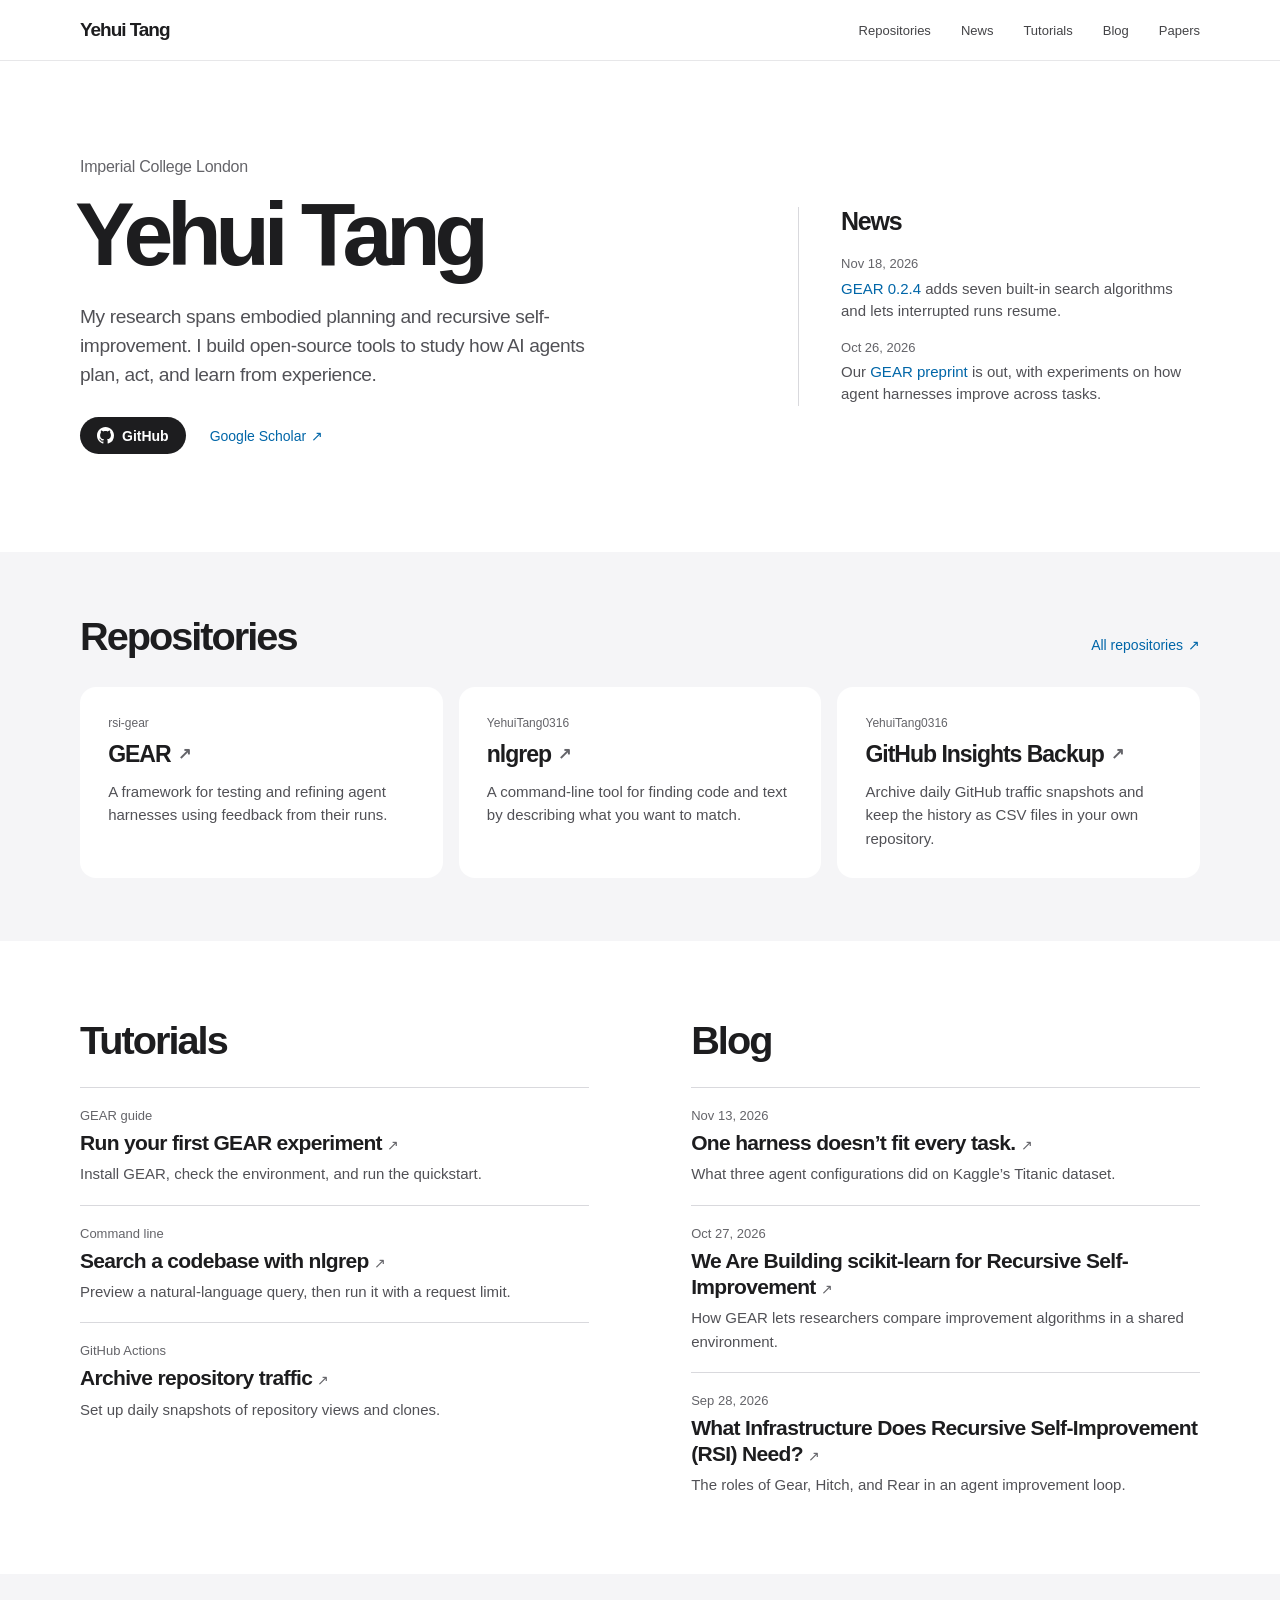
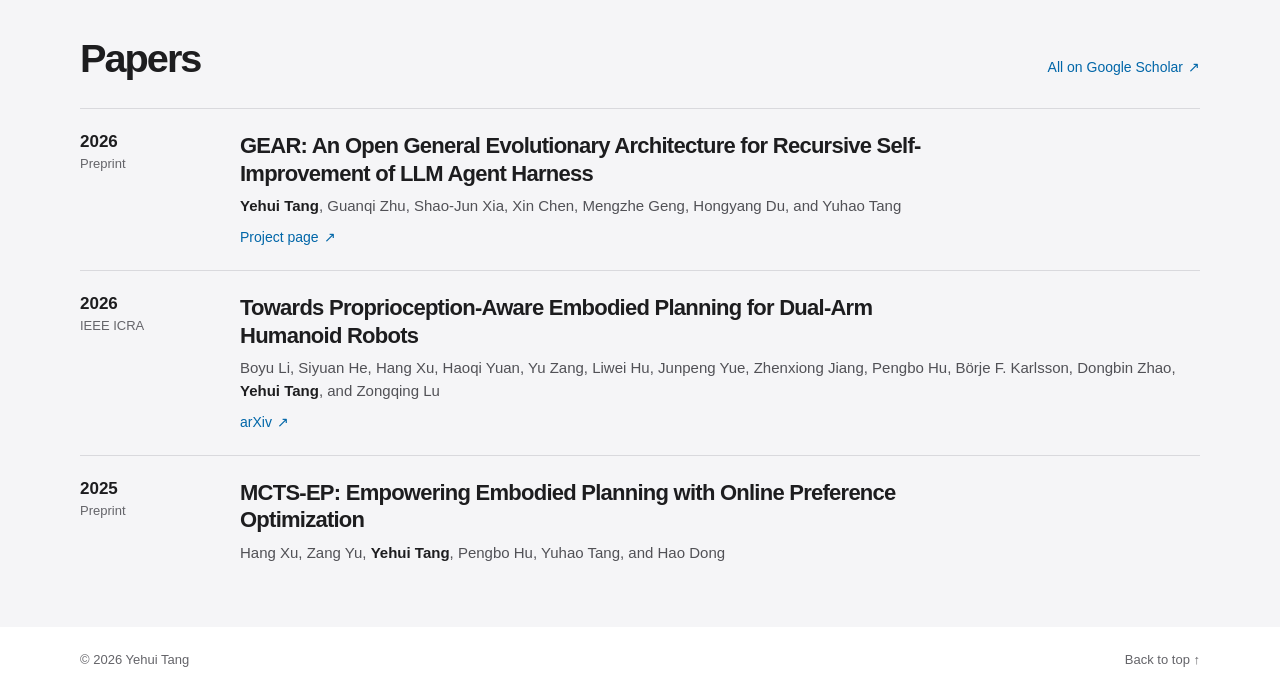
==== docs/index.html @ 3fd77166 "Build a minimal personal research homepage for Yehui Tang" ====
<!doctype html>
<html lang="en">
<head>
  <meta charset="utf-8">
  <meta name="viewport" content="width=device-width, initial-scale=1">
  <meta name="theme-color" content="#ffffff">
  <title>Yehui Tang</title>
  <meta name="description" content="Yehui Tang’s research, open-source projects, tutorials, and writing on AI agents and recursive self-improvement.">
  <link rel="canonical" href="https://yehuitang0316.github.io/">
  <link rel="icon" href="assets/initials.svg" type="image/svg+xml">
  <link rel="stylesheet" href="assets/site.css">
  <script src="assets/nav.js" defer></script>
</head>
<body id="top">
  <a class="skip" href="#main">Skip to content</a>
  <header class="site-header">
    <div class="wrap nav-wrap">
      <a class="brand" href="#top">Yehui Tang</a>
      <button type="button" id="menu-toggle" aria-expanded="false" aria-controls="site-nav" hidden>Menu <span class="chevron" aria-hidden="true"></span></button>
      <nav id="site-nav" aria-label="Main navigation">
        <a href="#repositories">Repositories</a>
        <a href="#news">News</a>
        <a href="#tutorials">Tutorials</a>
        <a href="#blog">Blog</a>
        <a href="#papers">Papers</a>
      </nav>
    </div>
  </header>

  <main id="main">
    <div class="intro wrap">
      <section class="profile" aria-labelledby="name">
        <p class="affiliation">Imperial College London</p>
        <h1 id="name">Yehui Tang</h1>
        <p class="bio">My research spans embodied planning and recursive self-improvement. I build open-source tools to study how AI agents plan, act, and learn from experience.</p>
        <div class="profile-links">
          <a class="github-button" href="https://github.com/YehuiTang0316"><img alt="" width="17" height="17" src="assets/github.svg">GitHub</a>
          <a class="text-link" href="https://scholar.google.com/citations?user=r2WGGZoAAAAJ&amp;hl=zh-CN">Google Scholar <span aria-hidden="true">↗</span></a>
        </div>
      </section>

      <section id="news" class="news" aria-labelledby="news-title">
        <h2 id="news-title">News</h2>
        <ul class="updates">
          <li><time datetime="2026-11-18">Nov 18, 2026</time><p><a href="https://github.com/rsi-gear/gear/releases/tag/v0.2.4">GEAR 0.2.4</a> adds seven built-in search algorithms and lets interrupted runs resume.</p></li>
          <li><time datetime="2026-10-26">Oct 26, 2026</time><p>Our <a href="https://huggingface.co/spaces/WizardTY/GEAR">GEAR preprint</a> is out, with experiments on how agent harnesses improve across tasks.</p></li>
        </ul>
      </section>
    </div>

    <section id="repositories" class="repos band" aria-labelledby="repos-title">
      <div class="wrap">
        <div class="section-head">
          <h2 id="repos-title">Repositories</h2>
          <a class="text-link" href="https://github.com/YehuiTang0316?tab=repositories">All repositories <span aria-hidden="true">↗</span></a>
        </div>
        <div class="project-grid">
          <article class="project">
            <span class="owner">rsi-gear</span>
            <h3><a href="https://github.com/rsi-gear/gear">GEAR<span class="arrow" aria-hidden="true">↗</span></a></h3>
            <p>A framework for testing and refining agent harnesses using feedback from their runs.</p>
          </article>
          <article class="project">
            <span class="owner">YehuiTang0316</span>
            <h3><a href="https://github.com/YehuiTang0316/jev-nlgrep">nlgrep<span class="arrow" aria-hidden="true">↗</span></a></h3>
            <p>A command-line tool for finding code and text by describing what you want to match.</p>
          </article>
          <article class="project">
            <span class="owner">YehuiTang0316</span>
            <h3><a href="https://github.com/YehuiTang0316/github-insights-backup">GitHub Insights Backup<span class="arrow" aria-hidden="true">↗</span></a></h3>
            <p>Archive daily GitHub traffic snapshots and keep the history as CSV files in your own repository.</p>
          </article>
        </div>
      </div>
    </section>

    <div class="reading wrap">
      <section id="tutorials" aria-labelledby="tutorials-title">
        <h2 id="tutorials-title">Tutorials</h2>
        <ul class="entries">
          <li><span class="meta">GEAR guide</span><h3><a href="https://github.com/rsi-gear/gear/blob/main/docs/guide/en/quickstart.md">Run your first GEAR experiment <span aria-hidden="true">↗</span></a></h3><p>Install GEAR, check the environment, and run the quickstart.</p></li>
          <li><span class="meta">Command line</span><h3><a href="https://github.com/YehuiTang0316/jev-nlgrep#install-and-get-started">Search a codebase with nlgrep <span aria-hidden="true">↗</span></a></h3><p>Preview a natural-language query, then run it with a request limit.</p></li>
          <li><span class="meta">GitHub Actions</span><h3><a href="https://github.com/YehuiTang0316/github-insights-backup#set-up-in-github">Archive repository traffic <span aria-hidden="true">↗</span></a></h3><p>Set up daily snapshots of repository views and clones.</p></li>
        </ul>
      </section>
      <section id="blog" aria-labelledby="blog-title">
        <h2 id="blog-title">Blog</h2>
        <ul class="entries">
          <li><time datetime="2026-11-13">Nov 13, 2026</time><h3><a href="https://rsigear.xyz/blog/one-harness-doesnt-fit-every-task">One harness doesn’t fit every task. <span aria-hidden="true">↗</span></a></h3><p>What three agent configurations did on Kaggle’s Titanic dataset.</p></li>
          <li><time datetime="2026-10-27">Oct 27, 2026</time><h3><a href="https://rsigear.xyz/blog/building-scikit-learn-for-rsi">We Are Building scikit-learn for Recursive Self-Improvement <span aria-hidden="true">↗</span></a></h3><p>How GEAR lets researchers compare improvement algorithms in a shared environment.</p></li>
          <li><time datetime="2026-09-28">Sep 28, 2026</time><h3><a href="https://rsigear.xyz/blog/what-infrastructure-does-recursive-self-improvement-need">What Infrastructure Does Recursive Self-Improvement (RSI) Need? <span aria-hidden="true">↗</span></a></h3><p>The roles of Gear, Hitch, and Rear in an agent improvement loop.</p></li>
        </ul>
      </section>
    </div>

    <section id="papers" class="papers band" aria-labelledby="papers-title">
      <div class="wrap">
        <div class="section-head">
          <h2 id="papers-title">Papers</h2>
          <a class="text-link" href="https://scholar.google.com/citations?user=r2WGGZoAAAAJ&amp;hl=zh-CN">All on Google Scholar <span aria-hidden="true">↗</span></a>
        </div>
        <div class="paper-list">
          <article class="paper">
            <div class="paper-meta"><span>2026</span><span>Preprint</span></div>
            <div><h3><a href="https://huggingface.co/spaces/WizardTY/GEAR">GEAR: An Open General Evolutionary Architecture for Recursive Self-Improvement of LLM Agent Harness</a></h3>
            <p><strong>Yehui Tang</strong>, Guanqi Zhu, Shao-Jun Xia, Xin Chen, Mengzhe Geng, Hongyang Du, and Yuhao Tang</p>
            <a class="text-link" href="https://rsi-gear.github.io/">Project page <span aria-hidden="true">↗</span></a></div>
          </article>
          <article class="paper">
            <div class="paper-meta"><span>2026</span><span>IEEE ICRA</span></div>
            <div><h3><a href="https://doi.org/10.1109/ICRA57385.2026.11696567">Towards Proprioception-Aware Embodied Planning for Dual-Arm Humanoid Robots</a></h3>
            <p>Boyu Li, Siyuan He, Hang Xu, Haoqi Yuan, Yu Zang, Liwei Hu, Junpeng Yue, Zhenxiong Jiang, Pengbo Hu, Börje F. Karlsson, Dongbin Zhao, <strong>Yehui Tang</strong>, and Zongqing Lu</p>
            <a class="text-link" href="https://arxiv.org/abs/2510.07882">arXiv <span aria-hidden="true">↗</span></a></div>
          </article>
          <article class="paper">
            <div class="paper-meta"><span>2025</span><span>Preprint</span></div>
            <div><h3><a href="https://arxiv.org/abs/2509.17116">MCTS-EP: Empowering Embodied Planning with Online Preference Optimization</a></h3>
            <p>Hang Xu, Zang Yu, <strong>Yehui Tang</strong>, Pengbo Hu, Yuhao Tang, and Hao Dong</p></div>
          </article>
        </div>
      </div>
    </section>
  </main>

  <footer class="wrap"><span>© 2026 Yehui Tang</span><a href="#top">Back to top <span aria-hidden="true">↑</span></a></footer>
</body>
</html>
---- docs/assets/site.css ----
:root {
  color-scheme: light;
  --ink: #1d1d1f;
  --secondary: #515156;
  --muted: #646469;
  --line: #d9d9dd;
  --tint: #f5f5f7;
  --blue: #0066a8;
  --gutter: clamp(22px, 5.5vw, 72px);
  font-family: -apple-system, BlinkMacSystemFont, "Helvetica Neue", Helvetica, Arial, sans-serif;
  color: var(--ink);
  background: #fff;
  font-size: 16px;
  -webkit-font-smoothing: antialiased;
}
* { box-sizing: border-box; }
body, h1, h2, h3, p, ul { margin: 0; }
ul { padding: 0; list-style: none; }
a { color: inherit; text-decoration: none; }
a:hover { text-decoration: underline; text-underline-offset: .18em; }
a:focus-visible, button:focus-visible { outline: 3px solid #1675bc; outline-offset: 5px; }
a span[aria-hidden] { white-space: nowrap; }
[hidden] { display: none !important; }
.wrap { width: min(100% - 2 * var(--gutter), 1120px); margin-inline: auto; }
.band { background: var(--tint); }
section[id], main[id] { scroll-margin-top: 84px; }
.skip { position: fixed; z-index: 5; left: 12px; top: 12px; transform: translateY(-180%); border-radius: 6px; background: var(--ink); color: white; padding: 9px 14px; }
.skip:focus { transform: none; }
.site-header { position: sticky; top: 0; z-index: 3; border-bottom: 1px solid #e7e7e9; background: rgba(255,255,255,.95); backdrop-filter: blur(16px); }
.nav-wrap { min-height: 60px; display: flex; align-items: center; justify-content: space-between; gap: 30px; }
.brand { font-weight: 650; font-size: 19px; letter-spacing: -.055em; }
.brand:hover { text-decoration: none; }
nav { display: flex; align-items: center; gap: 30px; }
nav a { font-size: 13px; color: #444447; padding-block: 12px; }
nav a:hover { color: var(--blue); text-decoration: none; }
#menu-toggle { font: inherit; font-size: 14px; background: none; border: 0; padding: 10px 0 10px 12px; color: var(--ink); cursor: pointer; }
.chevron { display: inline-block; margin: 0 2px 3px 4px; width: 7px; height: 7px; border: solid currentColor; border-width: 0 1.5px 1.5px 0; transform: rotate(45deg); }
#menu-toggle[aria-expanded="true"] .chevron { transform: rotate(225deg); margin-bottom: 0; }

.intro { padding-block: clamp(68px, 7.6vw, 112px); display: grid; grid-template-columns: minmax(0, 1.53fr) minmax(0, 1fr); gap: clamp(46px, 8vw, 116px); align-items: center; }
.affiliation { color: var(--muted); font-size: 16px; font-weight: 540; letter-spacing: -.015em; }
h1 { font-size: clamp(60px, 7vw, 99px); line-height: 1.08; font-weight: 640; letter-spacing: -.071em; margin: 10px 0 20px -.056em; }
.bio { color: var(--secondary); font-size: clamp(19px, 1.5vw, 22px); line-height: 1.5; letter-spacing: -.021em; max-width: 48ch; }
.profile-links { margin-top: 28px; display: flex; align-items: center; flex-wrap: wrap; gap: 24px; }
.github-button { display: inline-flex; align-items: center; gap: 8px; background: var(--ink); color: #fff; border-radius: 999px; padding: 10px 17px; font-size: 14px; font-weight: 550; }
.github-button img { filter: invert(1); }
.github-button:hover { background: #39393d; text-decoration: none; }
.text-link { display: inline-flex; gap: 5px; align-items: baseline; color: var(--blue); font-size: 14px; font-weight: 500; line-height: 1.45; }
h2 { font-size: clamp(32px, 3.1vw, 44px); line-height: 1.14; letter-spacing: -.05em; font-weight: 630; }
.news { border-left: 1px solid var(--line); padding-left: clamp(28px, 3.3vw, 48px); }
.news h2 { font-size: 25px; margin-bottom: 20px; }
.updates { display: grid; gap: 16px; }
time, .meta, .owner { display: block; color: var(--muted); font-size: 13px; line-height: 1.4; font-variant-numeric: tabular-nums; }
.updates p { font-size: 15px; color: var(--secondary); line-height: 1.5; margin-top: 4px; }
.updates a { color: var(--blue); }

.repos, .papers { padding-block: clamp(44px, 4.9vw, 72px); }
.section-head { display: flex; align-items: baseline; justify-content: space-between; gap: 16px; margin-bottom: 27px; }
.project-grid { display: grid; grid-template-columns: repeat(3, minmax(0, 1fr)); gap: 16px; }
.project { position: relative; background: white; padding: clamp(20px, 2.2vw, 30px); border-radius: 16px; }
.owner { font-size: 12px; }
.project h3 { font-weight: 620; font-size: clamp(21px, 1.8vw, 26px); line-height: 1.2; letter-spacing: -.045em; margin: 9px 0 12px; }
.project h3 a::after { content: ""; position: absolute; inset: 0; border-radius: 16px; }
.project:focus-within { outline: 3px solid #1675bc; outline-offset: 3px; }
.project a:focus-visible { outline: none; }
.project:hover h3 a { color: var(--blue); }
.arrow { display: inline-block; margin-left: 7px; color: var(--muted); font-size: .68em; vertical-align: .17em; }
.project p, .entries p, .paper p { font-size: 15px; line-height: 1.55; color: var(--secondary); }
.reading { padding-block: clamp(56px, 6vw, 90px); display: grid; grid-template-columns: 1fr 1fr; gap: clamp(44px, 8vw, 116px); }
.entries { margin-top: 24px; }
.entries li { padding-block: 19px; border-top: 1px solid var(--line); }
.entries li:last-child { padding-bottom: 0; }
.entries h3 { font-size: 21px; line-height: 1.25; font-weight: 585; letter-spacing: -.032em; margin: 5px 0 6px; }
.entries h3 span { color: var(--muted); font-size: .67em; }
.entries h3 a:hover, .paper h3 a:hover { color: var(--blue); }
.paper { display: grid; grid-template-columns: 130px minmax(0, 1fr); gap: 30px; border-top: 1px solid var(--line); padding-block: 23px; }
.paper:last-child { padding-bottom: 0; }
.paper-meta { display: flex; flex-direction: column; gap: 4px; color: var(--muted); font-size: 13px; }
.paper-meta span:first-child { color: var(--ink); font-size: 17px; font-weight: 560; }
.paper h3 { max-width: 58ch; font-size: 22px; line-height: 1.25; letter-spacing: -.034em; font-weight: 580; }
.paper p { margin-top: 7px; }
.paper strong { color: var(--ink); font-weight: 600; }
.paper .text-link { margin-top: 9px; }
footer { display: flex; justify-content: space-between; padding-block: 25px; color: var(--muted); font-size: 13px; }

@media (max-width: 900px) {
  .intro { gap: 36px; grid-template-columns: 1.27fr 1fr; }
  .project-grid { gap: 11px; }
  .reading { gap: 40px; }
}
@media (max-width: 700px) {
  .nav-wrap { min-height: 54px; flex-wrap: wrap; gap: 0; }
  .brand { font-size: 18px; }
  nav { width: 100%; flex-wrap: wrap; gap: 0 20px; padding: 0 0 8px; }
  nav a { display: block; padding-block: 9px; font-size: 14px; }
  .intro { display: block; padding-block: 49px 38px; }
  .affiliation { font-size: 14px; }
  h1 { margin-top: 8px; margin-bottom: 14px; }
  .profile-links { margin-top: 20px; }
  .news { border: 0; border-top: 1px solid var(--line); padding: 26px 0 0; margin-top: 36px; }
  .news h2 { margin-bottom: 13px; }
  .updates { gap: 13px; }
  .reading { display: block; }
  #blog { margin-top: 44px; }
  .entries { margin-top: 18px; }
  .project-grid { grid-template-columns: 1fr; gap: 10px; }
  .project { padding: 18px 21px; border-radius: 13px; }
  .project h3 { margin: 4px 0 6px; }
  .section-head { flex-wrap: wrap; gap: 8px 16px; margin-bottom: 20px; }
  .paper { grid-template-columns: 1fr; gap: 8px; }
  .paper-meta { flex-direction: row; align-items: baseline; gap: 10px; }
}
@media print {
  .site-header, .skip, footer { display: none; }
  .wrap { width: 100%; }
  .intro, .reading, .repos, .papers { padding-block: 20px; }
  .band { background: transparent; }
  .project, .paper, .entries li { break-inside: avoid; }
}
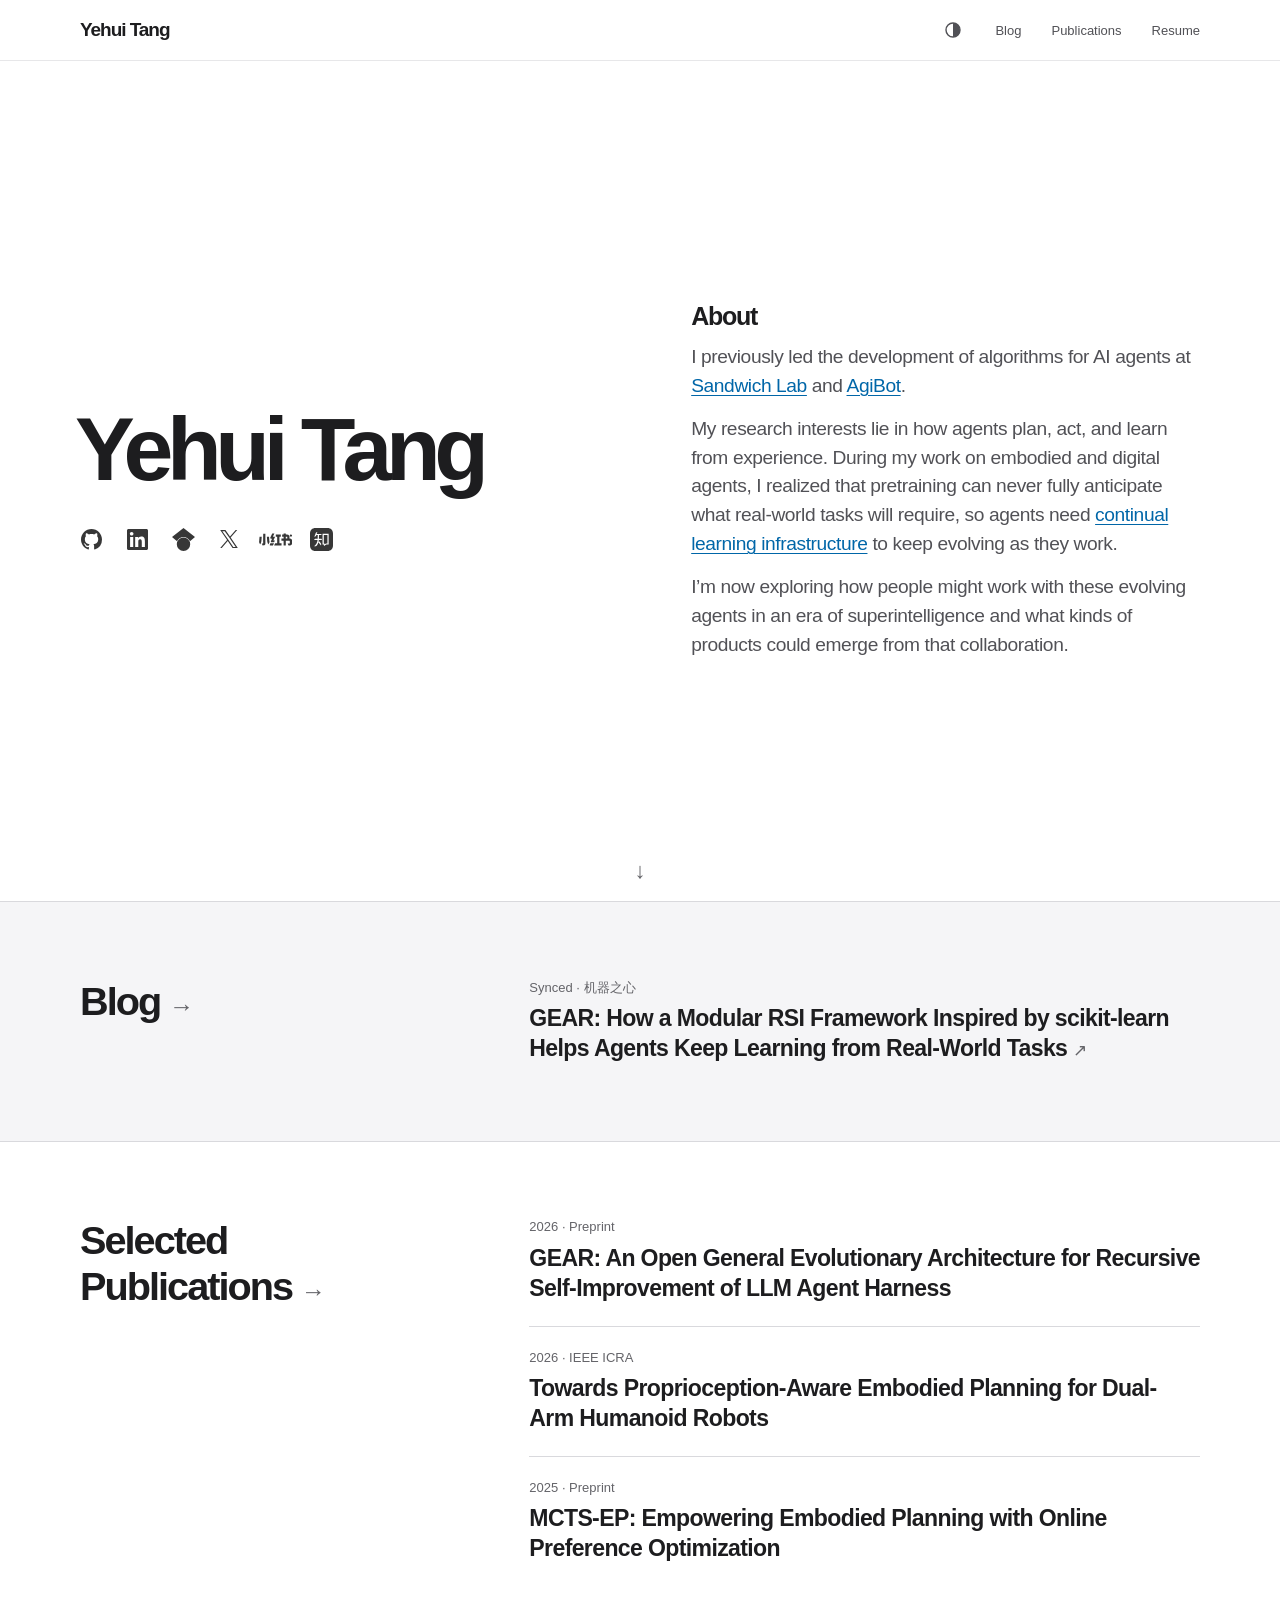
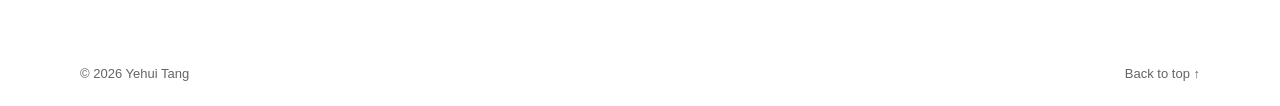
==== commit 098df7d8: "Publish the personal website with blog, selected publications, and resume" ====
--- a/docs/index.html
+++ b/docs/index.html
@@ -3,11 +3,13 @@
 <head>
   <meta charset="utf-8">
   <meta name="viewport" content="width=device-width, initial-scale=1">
+  <meta name="color-scheme" content="light dark">
   <meta name="theme-color" content="#ffffff">
   <title>Yehui Tang</title>
-  <meta name="description" content="Yehui Tang’s research, open-source projects, tutorials, and writing on AI agents and recursive self-improvement.">
+  <meta name="description" content="Yehui Tang’s research, publications and writing on AI agents and recursive self-improvement.">
   <link rel="canonical" href="https://yehuitang0316.github.io/">
   <link rel="icon" href="assets/initials.svg" type="image/svg+xml">
+  <script src="assets/theme.js"></script>
   <link rel="stylesheet" href="assets/site.css">
   <script src="assets/nav.js" defer></script>
 </head>
@@ -15,14 +17,17 @@
   <a class="skip" href="#main">Skip to content</a>
   <header class="site-header">
     <div class="wrap nav-wrap">
-      <a class="brand" href="#top">Yehui Tang</a>
-      <button type="button" id="menu-toggle" aria-expanded="false" aria-controls="site-nav" hidden>Menu <span class="chevron" aria-hidden="true"></span></button>
+      <a class="brand" href="#top" aria-current="page">Yehui Tang</a>
+      <button type="button" id="theme-toggle" aria-label="Dark mode" aria-pressed="false" title="Switch to dark mode" hidden>
+        <svg viewBox="0 0 24 24" width="20" height="20" fill="none" stroke="currentColor" stroke-width="1.7" aria-hidden="true">
+          <circle cx="12" cy="12" r="8.4"/>
+          <path d="M12 3.6a8.4 8.4 0 0 1 0 16.8Z" fill="currentColor" stroke="none"/>
+        </svg>
+      </button>
       <nav id="site-nav" aria-label="Main navigation">
-        <a href="#repositories">Repositories</a>
-        <a href="#news">News</a>
-        <a href="#tutorials">Tutorials</a>
-        <a href="#blog">Blog</a>
-        <a href="#papers">Papers</a>
+        <a id="blog" href="blog/">Blog</a>
+        <a id="papers" href="publications/">Publications</a>
+        <a href="resume/">Resume</a>
       </nav>
     </div>
   </header>
@@ -30,94 +35,64 @@
   <main id="main">
     <div class="intro wrap">
       <section class="profile" aria-labelledby="name">
-        <p class="affiliation">Imperial College London</p>
         <h1 id="name">Yehui Tang</h1>
-        <p class="bio">My research spans embodied planning and recursive self-improvement. I build open-source tools to study how AI agents plan, act, and learn from experience.</p>
-        <div class="profile-links">
-          <a class="github-button" href="https://github.com/YehuiTang0316"><img alt="" width="17" height="17" src="assets/github.svg">GitHub</a>
-          <a class="text-link" href="https://scholar.google.com/citations?user=r2WGGZoAAAAJ&amp;hl=zh-CN">Google Scholar <span aria-hidden="true">↗</span></a>
+        <div class="profile-links" role="group" aria-label="Personal profiles">
+          <a class="profile-icon" href="https://github.com/YehuiTang0316" aria-label="GitHub" title="GitHub">
+            <img src="assets/github.svg" width="21" height="21" alt="">
+          </a>
+          <a class="profile-icon" href="https://www.linkedin.com/in/yehui-tang" aria-label="LinkedIn" title="LinkedIn">
+            <img src="assets/linkedin.svg" width="21" height="21" alt="">
+          </a>
+          <a class="profile-icon" href="https://scholar.google.com/citations?user=r2WGGZoAAAAJ&amp;hl=zh-CN" aria-label="Google Scholar" title="Google Scholar">
+            <img src="assets/google-scholar.svg" width="23" height="23" alt="">
+          </a>
+          <a class="profile-icon" href="https://x.com/YehuiTang" aria-label="X, @YehuiTang" title="X · @YehuiTang">
+            <img src="assets/x.svg" width="18" height="18" alt="">
+          </a>
+          <a class="profile-icon" href="https://xhslink.cn/o/4Fa4Z3G1Q6T" aria-label="Xiaohongshu profile" title="小红书 · 9530819656">
+            <img src="assets/xiaohongshu.svg" width="33" height="33" alt="">
+          </a>
+          <a class="profile-icon" href="https://www.zhihu.com/people/tang-ye-hui-43" aria-label="Zhihu" title="知乎">
+            <img src="assets/zhihu.svg" width="23" height="23" alt="">
+          </a>
         </div>
       </section>
 
-      <section id="news" class="news" aria-labelledby="news-title">
-        <h2 id="news-title">News</h2>
-        <ul class="updates">
-          <li><time datetime="2026-11-18">Nov 18, 2026</time><p><a href="https://github.com/rsi-gear/gear/releases/tag/v0.2.4">GEAR 0.2.4</a> adds seven built-in search algorithms and lets interrupted runs resume.</p></li>
-          <li><time datetime="2026-10-26">Oct 26, 2026</time><p>Our <a href="https://huggingface.co/spaces/WizardTY/GEAR">GEAR preprint</a> is out, with experiments on how agent harnesses improve across tasks.</p></li>
-        </ul>
+      <section class="about" aria-labelledby="about-title">
+        <h2 id="about-title">About</h2>
+        <p class="bio">I previously led the development of algorithms for AI agents at <a href="https://www.sandwichlab.ai/">Sandwich Lab</a> and <a href="https://www.agibot.com/">AgiBot</a>.</p>
+        <p class="bio">My research interests lie in how agents plan, act, and learn from experience. During my work on embodied and digital agents, I realized that pretraining can never fully anticipate what real-world tasks will require, so agents need <a href="https://github.com/rsi-gear/gear">continual learning infrastructure</a> to keep evolving as they work.</p>
+        <p class="bio">I’m now exploring how people might work with these evolving agents in an era of superintelligence and what kinds of products could emerge from that collaboration.</p>
       </section>
+      <a class="scroll-cue" href="#blog-preview" aria-label="Scroll to Blog" title="Scroll to Blog"><span aria-hidden="true">↓</span></a>
     </div>
 
-    <section id="repositories" class="repos band" aria-labelledby="repos-title">
-      <div class="wrap">
-        <div class="section-head">
-          <h2 id="repos-title">Repositories</h2>
-          <a class="text-link" href="https://github.com/YehuiTang0316?tab=repositories">All repositories <span aria-hidden="true">↗</span></a>
-        </div>
-        <div class="project-grid">
-          <article class="project">
-            <span class="owner">rsi-gear</span>
-            <h3><a href="https://github.com/rsi-gear/gear">GEAR<span class="arrow" aria-hidden="true">↗</span></a></h3>
-            <p>A framework for testing and refining agent harnesses using feedback from their runs.</p>
-          </article>
-          <article class="project">
-            <span class="owner">YehuiTang0316</span>
-            <h3><a href="https://github.com/YehuiTang0316/jev-nlgrep">nlgrep<span class="arrow" aria-hidden="true">↗</span></a></h3>
-            <p>A command-line tool for finding code and text by describing what you want to match.</p>
-          </article>
-          <article class="project">
-            <span class="owner">YehuiTang0316</span>
-            <h3><a href="https://github.com/YehuiTang0316/github-insights-backup">GitHub Insights Backup<span class="arrow" aria-hidden="true">↗</span></a></h3>
-            <p>Archive daily GitHub traffic snapshots and keep the history as CSV files in your own repository.</p>
-          </article>
-        </div>
+    <section id="blog-preview" class="home-preview" aria-labelledby="home-blog">
+      <div class="wrap preview-layout">
+        <h2 id="home-blog" data-reveal><a href="blog/">Blog <span aria-hidden="true">→</span></a></h2>
+        <article class="preview-entry" data-reveal>
+          <p class="meta">Synced · <span lang="zh-CN">机器之心</span></p>
+          <h3><a href="https://mp.weixin.qq.com/s/0jKKlnpA4Cbc2wEQJWdVIg" hreflang="zh-CN">GEAR: How a Modular RSI Framework Inspired by scikit-learn Helps Agents Keep Learning from Real-World Tasks <span aria-hidden="true">↗</span></a></h3>
+        </article>
       </div>
     </section>
-
-    <div class="reading wrap">
-      <section id="tutorials" aria-labelledby="tutorials-title">
-        <h2 id="tutorials-title">Tutorials</h2>
-        <ul class="entries">
-          <li><span class="meta">GEAR guide</span><h3><a href="https://github.com/rsi-gear/gear/blob/main/docs/guide/en/quickstart.md">Run your first GEAR experiment <span aria-hidden="true">↗</span></a></h3><p>Install GEAR, check the environment, and run the quickstart.</p></li>
-          <li><span class="meta">Command line</span><h3><a href="https://github.com/YehuiTang0316/jev-nlgrep#install-and-get-started">Search a codebase with nlgrep <span aria-hidden="true">↗</span></a></h3><p>Preview a natural-language query, then run it with a request limit.</p></li>
-          <li><span class="meta">GitHub Actions</span><h3><a href="https://github.com/YehuiTang0316/github-insights-backup#set-up-in-github">Archive repository traffic <span aria-hidden="true">↗</span></a></h3><p>Set up daily snapshots of repository views and clones.</p></li>
+    <section class="home-preview" aria-labelledby="home-publications">
+      <div class="wrap preview-layout">
+        <h2 id="home-publications" data-reveal><a href="publications/">Selected Publications <span aria-hidden="true">→</span></a></h2>
+        <ul aria-labelledby="home-publications">
+          <li class="preview-entry" data-reveal>
+            <p class="meta">2026 · Preprint</p>
+            <h3><a href="https://huggingface.co/spaces/WizardTY/GEAR">GEAR: An Open General Evolutionary Architecture for Recursive Self-Improvement of LLM Agent Harness</a></h3>
+          </li>
+          <li class="preview-entry" data-reveal>
+            <p class="meta">2026 · IEEE ICRA</p>
+            <h3><a href="https://doi.org/10.1109/ICRA57385.2026.11696567">Towards Proprioception-Aware Embodied Planning for Dual-Arm Humanoid Robots</a></h3>
+          </li>
+          <li class="preview-entry" data-reveal>
+            <p class="meta">2025 · Preprint</p>
+            <h3><a href="https://arxiv.org/abs/2509.17116">MCTS-EP: Empowering Embodied Planning with Online Preference Optimization</a></h3>
+          </li>
         </ul>
-      </section>
-      <section id="blog" aria-labelledby="blog-title">
-        <h2 id="blog-title">Blog</h2>
-        <ul class="entries">
-          <li><time datetime="2026-11-13">Nov 13, 2026</time><h3><a href="https://rsigear.xyz/blog/one-harness-doesnt-fit-every-task">One harness doesn’t fit every task. <span aria-hidden="true">↗</span></a></h3><p>What three agent configurations did on Kaggle’s Titanic dataset.</p></li>
-          <li><time datetime="2026-10-27">Oct 27, 2026</time><h3><a href="https://rsigear.xyz/blog/building-scikit-learn-for-rsi">We Are Building scikit-learn for Recursive Self-Improvement <span aria-hidden="true">↗</span></a></h3><p>How GEAR lets researchers compare improvement algorithms in a shared environment.</p></li>
-          <li><time datetime="2026-09-28">Sep 28, 2026</time><h3><a href="https://rsigear.xyz/blog/what-infrastructure-does-recursive-self-improvement-need">What Infrastructure Does Recursive Self-Improvement (RSI) Need? <span aria-hidden="true">↗</span></a></h3><p>The roles of Gear, Hitch, and Rear in an agent improvement loop.</p></li>
-        </ul>
-      </section>
-    </div>
-
-    <section id="papers" class="papers band" aria-labelledby="papers-title">
-      <div class="wrap">
-        <div class="section-head">
-          <h2 id="papers-title">Papers</h2>
-          <a class="text-link" href="https://scholar.google.com/citations?user=r2WGGZoAAAAJ&amp;hl=zh-CN">All on Google Scholar <span aria-hidden="true">↗</span></a>
-        </div>
-        <div class="paper-list">
-          <article class="paper">
-            <div class="paper-meta"><span>2026</span><span>Preprint</span></div>
-            <div><h3><a href="https://huggingface.co/spaces/WizardTY/GEAR">GEAR: An Open General Evolutionary Architecture for Recursive Self-Improvement of LLM Agent Harness</a></h3>
-            <p><strong>Yehui Tang</strong>, Guanqi Zhu, Shao-Jun Xia, Xin Chen, Mengzhe Geng, Hongyang Du, and Yuhao Tang</p>
-            <a class="text-link" href="https://rsi-gear.github.io/">Project page <span aria-hidden="true">↗</span></a></div>
-          </article>
-          <article class="paper">
-            <div class="paper-meta"><span>2026</span><span>IEEE ICRA</span></div>
-            <div><h3><a href="https://doi.org/10.1109/ICRA57385.2026.11696567">Towards Proprioception-Aware Embodied Planning for Dual-Arm Humanoid Robots</a></h3>
-            <p>Boyu Li, Siyuan He, Hang Xu, Haoqi Yuan, Yu Zang, Liwei Hu, Junpeng Yue, Zhenxiong Jiang, Pengbo Hu, Börje F. Karlsson, Dongbin Zhao, <strong>Yehui Tang</strong>, and Zongqing Lu</p>
-            <a class="text-link" href="https://arxiv.org/abs/2510.07882">arXiv <span aria-hidden="true">↗</span></a></div>
-          </article>
-          <article class="paper">
-            <div class="paper-meta"><span>2025</span><span>Preprint</span></div>
-            <div><h3><a href="https://arxiv.org/abs/2509.17116">MCTS-EP: Empowering Embodied Planning with Online Preference Optimization</a></h3>
-            <p>Hang Xu, Zang Yu, <strong>Yehui Tang</strong>, Pengbo Hu, Yuhao Tang, and Hao Dong</p></div>
-          </article>
-        </div>
       </div>
     </section>
   </main>
--- a/docs/assets/site.css
+++ b/docs/assets/site.css
@@ -1,119 +1,156 @@
 :root {
-  color-scheme: light;
-  --ink: #1d1d1f;
-  --secondary: #515156;
-  --muted: #646469;
-  --line: #d9d9dd;
-  --tint: #f5f5f7;
-  --blue: #0066a8;
+  color-scheme: light dark;
+  --ink: light-dark(#1d1d1f, #f5f5f7);
+  --secondary: light-dark(#515156, #ceced4);
+  --muted: light-dark(#646469, #b0b0b8);
+  --line: light-dark(#d9d9dd, #39393e);
+  --blue: light-dark(#0066a8, #75bfff);
+  --page: light-dark(#fff, #121214);
+  --header: light-dark(rgb(255 255 255 / .95), rgb(18 18 20 / .95));
+  --header-line: light-dark(#e7e7e9, #333337);
+  --hover: light-dark(#ebebed, #303034);
+  --focus: light-dark(#1675bc, #81c6ff);
+  --nav-min-height: 60px;
   --gutter: clamp(22px, 5.5vw, 72px);
   font-family: -apple-system, BlinkMacSystemFont, "Helvetica Neue", Helvetica, Arial, sans-serif;
   color: var(--ink);
-  background: #fff;
+  background: var(--page);
   font-size: 16px;
   -webkit-font-smoothing: antialiased;
 }
+:root[data-theme="light"] { color-scheme: light; }
+:root[data-theme="dark"] { color-scheme: dark; }
 * { box-sizing: border-box; }
 body, h1, h2, h3, p, ul { margin: 0; }
+body { min-height: 100vh; min-height: 100svh; display: flex; flex-direction: column; }
+main { flex: 1; }
 ul { padding: 0; list-style: none; }
 a { color: inherit; text-decoration: none; }
 a:hover { text-decoration: underline; text-underline-offset: .18em; }
-a:focus-visible, button:focus-visible { outline: 3px solid #1675bc; outline-offset: 5px; }
+a:focus-visible, button:focus-visible { outline: 3px solid var(--focus); outline-offset: 5px; }
 a span[aria-hidden] { white-space: nowrap; }
 [hidden] { display: none !important; }
 .wrap { width: min(100% - 2 * var(--gutter), 1120px); margin-inline: auto; }
-.band { background: var(--tint); }
 section[id], main[id] { scroll-margin-top: 84px; }
-.skip { position: fixed; z-index: 5; left: 12px; top: 12px; transform: translateY(-180%); border-radius: 6px; background: var(--ink); color: white; padding: 9px 14px; }
+.skip { position: fixed; z-index: 5; left: 12px; top: 12px; transform: translateY(-180%); border-radius: 6px; background: var(--ink); color: var(--page); padding: 9px 14px; }
 .skip:focus { transform: none; }
-.site-header { position: sticky; top: 0; z-index: 3; border-bottom: 1px solid #e7e7e9; background: rgba(255,255,255,.95); backdrop-filter: blur(16px); }
-.nav-wrap { min-height: 60px; display: flex; align-items: center; justify-content: space-between; gap: 30px; }
-.brand { font-weight: 650; font-size: 19px; letter-spacing: -.055em; }
+.site-header { position: sticky; top: 0; z-index: 3; border-bottom: 1px solid var(--header-line); background: var(--header); backdrop-filter: blur(16px); }
+.nav-wrap { min-height: var(--nav-min-height); display: flex; align-items: center; gap: 20px; }
+.brand { margin-inline-end: auto; font-weight: 650; font-size: 19px; letter-spacing: -.055em; }
 .brand:hover { text-decoration: none; }
 nav { display: flex; align-items: center; gap: 30px; }
-nav a { font-size: 13px; color: #444447; padding-block: 12px; }
+nav a { font-size: 13px; color: var(--secondary); padding-block: 12px; }
+nav a[aria-current="page"] { color: var(--ink); font-weight: 650; }
 nav a:hover { color: var(--blue); text-decoration: none; }
-#menu-toggle { font: inherit; font-size: 14px; background: none; border: 0; padding: 10px 0 10px 12px; color: var(--ink); cursor: pointer; }
-.chevron { display: inline-block; margin: 0 2px 3px 4px; width: 7px; height: 7px; border: solid currentColor; border-width: 0 1.5px 1.5px 0; transform: rotate(45deg); }
-#menu-toggle[aria-expanded="true"] .chevron { transform: rotate(225deg); margin-bottom: 0; }
+#theme-toggle { display: grid; place-items: center; width: 44px; height: 44px; padding: 0; border: 0; border-radius: 50%; color: var(--secondary); background: none; cursor: pointer; }
+#theme-toggle:is(:hover, :focus-visible) { background: var(--hover); color: var(--ink); }
 
-.intro { padding-block: clamp(68px, 7.6vw, 112px); display: grid; grid-template-columns: minmax(0, 1.53fr) minmax(0, 1fr); gap: clamp(46px, 8vw, 116px); align-items: center; }
-.affiliation { color: var(--muted); font-size: 16px; font-weight: 540; letter-spacing: -.015em; }
-h1 { font-size: clamp(60px, 7vw, 99px); line-height: 1.08; font-weight: 640; letter-spacing: -.071em; margin: 10px 0 20px -.056em; }
+.intro { position: relative; min-height: calc(100vh - var(--nav-min-height)); min-height: calc(100dvh - var(--nav-min-height)); padding-block: clamp(68px, 7.6vw, 112px); display: grid; grid-template-columns: minmax(0, 1fr) minmax(0, 1fr); gap: clamp(46px, 8vw, 116px); align-items: center; }
+h1 { font-size: clamp(60px, 7vw, 99px); line-height: 1.08; font-weight: 640; letter-spacing: -.071em; margin: 0 0 20px -.056em; }
 .bio { color: var(--secondary); font-size: clamp(19px, 1.5vw, 22px); line-height: 1.5; letter-spacing: -.021em; max-width: 48ch; }
-.profile-links { margin-top: 28px; display: flex; align-items: center; flex-wrap: wrap; gap: 24px; }
-.github-button { display: inline-flex; align-items: center; gap: 8px; background: var(--ink); color: #fff; border-radius: 999px; padding: 10px 17px; font-size: 14px; font-weight: 550; }
-.github-button img { filter: invert(1); }
-.github-button:hover { background: #39393d; text-decoration: none; }
+.bio a { color: var(--blue); text-decoration: underline; text-underline-offset: .15em; text-decoration-thickness: 1px; }
+.about .bio + .bio { margin-top: .75em; }
+.profile-links { display: flex; align-items: center; flex-wrap: wrap; gap: 2px; margin: 20px 0 0 -11px; }
+.profile-icon { display: inline-grid; width: 44px; height: 44px; place-items: center; border-radius: 50%; }
+.profile-icon img { display: block; opacity: .78; }
+.profile-icon:is(:hover, :focus-visible) { background: var(--hover); }
+.profile-icon:is(:hover, :focus-visible) img { opacity: 1; }
 .text-link { display: inline-flex; gap: 5px; align-items: baseline; color: var(--blue); font-size: 14px; font-weight: 500; line-height: 1.45; }
 h2 { font-size: clamp(32px, 3.1vw, 44px); line-height: 1.14; letter-spacing: -.05em; font-weight: 630; }
-.news { border-left: 1px solid var(--line); padding-left: clamp(28px, 3.3vw, 48px); }
-.news h2 { font-size: 25px; margin-bottom: 20px; }
-.updates { display: grid; gap: 16px; }
-time, .meta, .owner { display: block; color: var(--muted); font-size: 13px; line-height: 1.4; font-variant-numeric: tabular-nums; }
-.updates p { font-size: 15px; color: var(--secondary); line-height: 1.5; margin-top: 4px; }
-.updates a { color: var(--blue); }
+.about h2 { margin-bottom: 12px; font-size: 25px; }
+.meta { display: block; color: var(--muted); font-size: 13px; line-height: 1.4; font-variant-numeric: tabular-nums; }
 
-.repos, .papers { padding-block: clamp(44px, 4.9vw, 72px); }
-.section-head { display: flex; align-items: baseline; justify-content: space-between; gap: 16px; margin-bottom: 27px; }
-.project-grid { display: grid; grid-template-columns: repeat(3, minmax(0, 1fr)); gap: 16px; }
-.project { position: relative; background: white; padding: clamp(20px, 2.2vw, 30px); border-radius: 16px; }
-.owner { font-size: 12px; }
-.project h3 { font-weight: 620; font-size: clamp(21px, 1.8vw, 26px); line-height: 1.2; letter-spacing: -.045em; margin: 9px 0 12px; }
-.project h3 a::after { content: ""; position: absolute; inset: 0; border-radius: 16px; }
-.project:focus-within { outline: 3px solid #1675bc; outline-offset: 3px; }
-.project a:focus-visible { outline: none; }
-.project:hover h3 a { color: var(--blue); }
-.arrow { display: inline-block; margin-left: 7px; color: var(--muted); font-size: .68em; vertical-align: .17em; }
-.project p, .entries p, .paper p { font-size: 15px; line-height: 1.55; color: var(--secondary); }
-.reading { padding-block: clamp(56px, 6vw, 90px); display: grid; grid-template-columns: 1fr 1fr; gap: clamp(44px, 8vw, 116px); }
-.entries { margin-top: 24px; }
-.entries li { padding-block: 19px; border-top: 1px solid var(--line); }
-.entries li:last-child { padding-bottom: 0; }
-.entries h3 { font-size: 21px; line-height: 1.25; font-weight: 585; letter-spacing: -.032em; margin: 5px 0 6px; }
-.entries h3 span { color: var(--muted); font-size: .67em; }
-.entries h3 a:hover, .paper h3 a:hover { color: var(--blue); }
+.scroll-cue { position: absolute; bottom: 8px; left: calc(50% - 22px); display: grid; place-items: center; width: 44px; height: 44px; border-radius: 50%; color: var(--muted); font-size: 22px; }
+.scroll-cue:hover { color: var(--ink); background: var(--hover); text-decoration: none; }
+.home-preview { padding-block: clamp(44px, 6vw, 88px); border-top: 1px solid var(--line); }
+.home-preview:first-of-type { background: light-dark(#f5f5f7, #1b1b1e); }
+.preview-layout { display: grid; grid-template-columns: minmax(0, 1fr) minmax(0, 1.8fr); gap: clamp(36px, 6vw, 84px); align-items: start; }
+.preview-layout h2 { text-wrap: balance; }
+.preview-layout h2 span { font-size: .62em; color: var(--muted); white-space: nowrap; }
+.preview-entry h3 { max-width: 54ch; margin-top: 7px; font-size: clamp(20px, 1.8vw, 26px); font-weight: 580; line-height: 1.3; letter-spacing: -.027em; text-wrap: pretty; }
+.preview-entry h3 span { font-size: .72em; color: var(--muted); }
+.preview-entry + .preview-entry { border-top: 1px solid var(--line); margin-top: 22px; padding-top: 22px; }
+.home-preview a:hover { color: var(--blue); }
+
+@media screen and (prefers-reduced-motion: no-preference) {
+  html { scroll-behavior: smooth; }
+  .reveal-in { animation: preview-enter 560ms cubic-bezier(.16, 1, .3, 1); }
+  @keyframes preview-enter {
+    from { opacity: 0; transform: translateY(24px); }
+    to { opacity: 1; transform: translateY(0); }
+  }
+}
+
+.collection { max-width: 960px; padding-block: clamp(48px, 6vw, 84px); }
+.collection-heading { display: flex; align-items: center; justify-content: space-between; gap: 18px; margin-bottom: 24px; }
+.collection-heading h1 { margin-bottom: 0; font-size: clamp(42px, 6vw, 74px); letter-spacing: -.055em; }
+.collection-heading .profile-icon { flex: none; }
+.blog-entry { border-top: 1px solid var(--line); padding-block: 24px; }
+.blog-entry h2 { max-width: 55ch; }
+.contribution-key { display: flex; flex-wrap: wrap; gap: 4px 18px; margin-bottom: 20px; color: var(--muted); font-size: 13px; }
+.paper sup, .contribution-key sup { color: var(--ink); font-size: .8em; line-height: 0; }
+.paper p { font-size: 15px; line-height: 1.55; color: var(--secondary); }
+.blog-entry h2 { text-wrap: balance; margin-top: 5px; font-size: clamp(19px, 2vw, 25px); font-weight: 580; letter-spacing: -.025em; line-height: 1.4; }
+.blog-entry h2 span { font-size: .72em; color: var(--muted); }
+.blog-entry a:hover, .paper h2 a:hover { color: var(--blue); }
 .paper { display: grid; grid-template-columns: 130px minmax(0, 1fr); gap: 30px; border-top: 1px solid var(--line); padding-block: 23px; }
 .paper:last-child { padding-bottom: 0; }
 .paper-meta { display: flex; flex-direction: column; gap: 4px; color: var(--muted); font-size: 13px; }
 .paper-meta span:first-child { color: var(--ink); font-size: 17px; font-weight: 560; }
-.paper h3 { max-width: 58ch; font-size: 22px; line-height: 1.25; letter-spacing: -.034em; font-weight: 580; }
+.paper h2 { max-width: 58ch; font-size: 22px; line-height: 1.25; letter-spacing: -.034em; font-weight: 580; }
 .paper p { margin-top: 7px; }
 .paper strong { color: var(--ink); font-weight: 600; }
 .paper .text-link { margin-top: 9px; }
+.resume { max-width: 960px; padding-block: clamp(48px, 6vw, 84px); }
+.resume-heading { padding-bottom: clamp(30px, 4vw, 56px); }
+.resume-heading .meta { font-size: 16px; margin-bottom: 10px; }
+.resume-heading h1 { font-size: clamp(56px, 6vw, 82px); }
+.resume-section { display: grid; grid-template-columns: minmax(150px, 1fr) minmax(0, 2.8fr); gap: clamp(26px, 5vw, 64px); border-top: 1px solid var(--line); padding-block: clamp(28px, 3vw, 40px); }
+.resume-section h2 { font-size: clamp(22px, 2vw, 29px); }
+.resume-table { table-layout: fixed; border-collapse: collapse; width: 100%; text-align: left; }
+.resume-table th, .resume-table td { padding: 15px 0; vertical-align: baseline; line-height: 1.5; }
+.resume-table tr > :first-child { width: 42%; padding-right: clamp(16px, 3vw, 40px); }
+.resume-table thead th { padding-top: 0; padding-bottom: 10px; font-size: 13px; color: var(--muted); font-weight: 500; }
+.resume-table tbody tr { border-top: 1px solid var(--line); }
+.date-range, .role-detail { display: block; margin-top: 3px; color: var(--muted); font-size: 13px; font-weight: 400; }
+.date-range time { white-space: nowrap; }
+.resume-table tbody th { font-size: 16px; font-weight: 600; }
+.resume-table td { font-size: 15px; color: var(--secondary); }
 footer { display: flex; justify-content: space-between; padding-block: 25px; color: var(--muted); font-size: 13px; }
 
 @media (max-width: 900px) {
-  .intro { gap: 36px; grid-template-columns: 1.27fr 1fr; }
-  .project-grid { gap: 11px; }
-  .reading { gap: 40px; }
+  .intro { gap: 36px; }
 }
 @media (max-width: 700px) {
-  .nav-wrap { min-height: 54px; flex-wrap: wrap; gap: 0; }
+  :root { --nav-min-height: 54px; }
+  .nav-wrap { flex-wrap: wrap; gap: 0 10px; }
   .brand { font-size: 18px; }
-  nav { width: 100%; flex-wrap: wrap; gap: 0 20px; padding: 0 0 8px; }
-  nav a { display: block; padding-block: 9px; font-size: 14px; }
-  .intro { display: block; padding-block: 49px 38px; }
-  .affiliation { font-size: 14px; }
-  h1 { margin-top: 8px; margin-bottom: 14px; }
-  .profile-links { margin-top: 20px; }
-  .news { border: 0; border-top: 1px solid var(--line); padding: 26px 0 0; margin-top: 36px; }
-  .news h2 { margin-bottom: 13px; }
-  .updates { gap: 13px; }
-  .reading { display: block; }
-  #blog { margin-top: 44px; }
-  .entries { margin-top: 18px; }
-  .project-grid { grid-template-columns: 1fr; gap: 10px; }
-  .project { padding: 18px 21px; border-radius: 13px; }
-  .project h3 { margin: 4px 0 6px; }
-  .section-head { flex-wrap: wrap; gap: 8px 16px; margin-bottom: 20px; }
+  nav { flex-wrap: wrap; gap: 0 14px; }
+  nav a { display: block; padding-block: 12px; font-size: 14px; }
+  .intro { display: block; padding-block: 49px 64px; }
+  .preview-layout { grid-template-columns: 1fr; gap: 24px; }
+  h1 { margin-bottom: 14px; }
+  .profile-links { margin-top: 16px; }
+  .about { margin-top: 28px; }
+  .about h2 { margin-bottom: 8px; }
+  .resume-section { display: block; }
+  .resume-section h2 { margin-bottom: 20px; }
   .paper { grid-template-columns: 1fr; gap: 8px; }
   .paper-meta { flex-direction: row; align-items: baseline; gap: 10px; }
 }
+@media screen {
+  :root[data-theme="dark"] .profile-icon img { filter: invert(1); }
+}
+@media screen and (prefers-color-scheme: dark) {
+  :root:not([data-theme]) .profile-icon img { filter: invert(1); }
+}
 @media print {
-  .site-header, .skip, footer { display: none; }
+  :root, :root[data-theme] { color-scheme: light; }
+  .site-header, .skip, .scroll-cue, footer { display: none; }
+  .intro { min-height: auto; }
   .wrap { width: 100%; }
-  .intro, .reading, .repos, .papers { padding-block: 20px; }
-  .band { background: transparent; }
-  .project, .paper, .entries li { break-inside: avoid; }
+  body { display: block; min-height: auto; }
+  .intro, .collection, .home-preview { padding-block: 20px; }
+  .resume, .resume-heading, .resume-section { padding-block: 12px; }
+  .paper, .resume-table tr { break-inside: avoid; }
 }
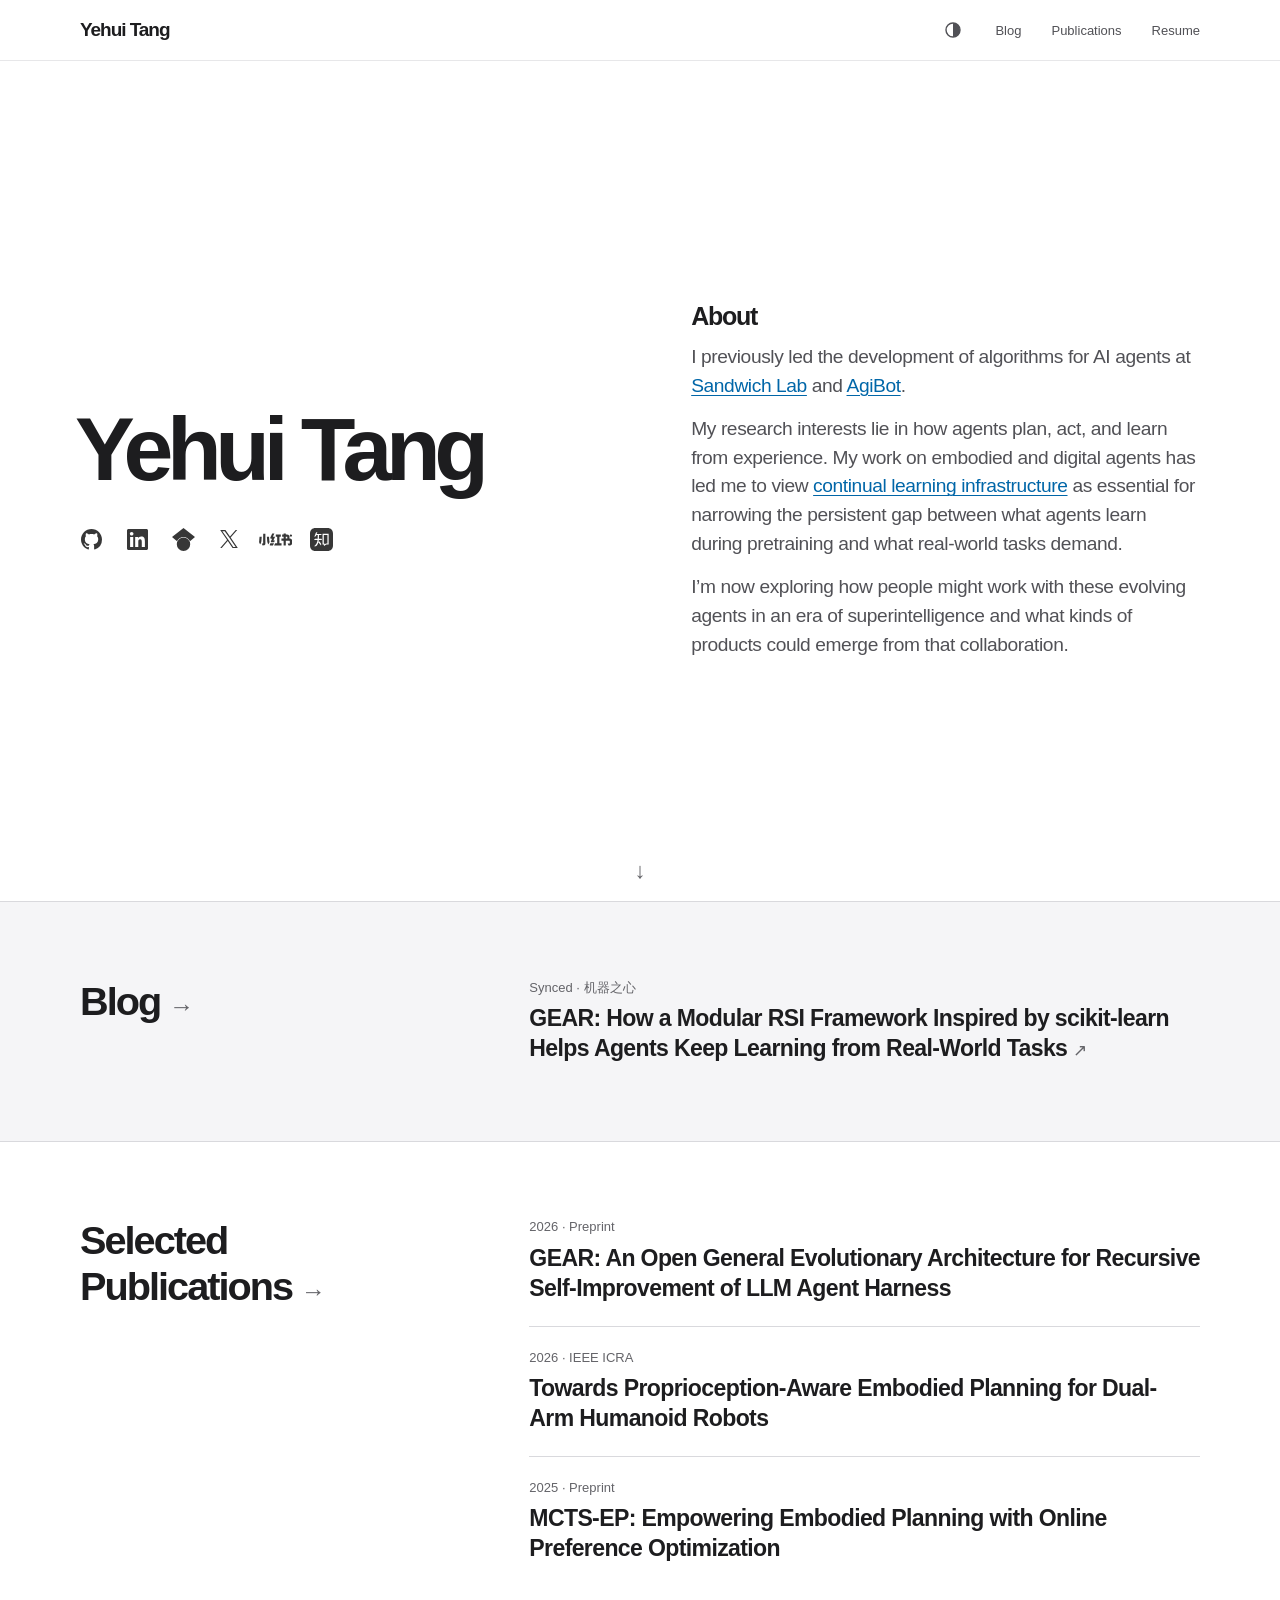
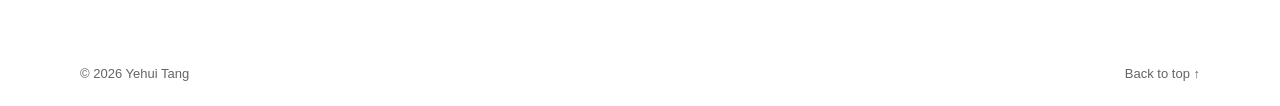
==== commit 32e551d1: "Clarify the research motivation in About" ====
--- a/docs/index.html
+++ b/docs/index.html
@@ -61,7 +61,7 @@
       <section class="about" aria-labelledby="about-title">
         <h2 id="about-title">About</h2>
         <p class="bio">I previously led the development of algorithms for AI agents at <a href="https://www.sandwichlab.ai/">Sandwich Lab</a> and <a href="https://www.agibot.com/">AgiBot</a>.</p>
-        <p class="bio">My research interests lie in how agents plan, act, and learn from experience. During my work on embodied and digital agents, I realized that pretraining can never fully anticipate what real-world tasks will require, so agents need <a href="https://github.com/rsi-gear/gear">continual learning infrastructure</a> to keep evolving as they work.</p>
+        <p class="bio">My research interests lie in how agents plan, act, and learn from experience. My work on embodied and digital agents has led me to view <a href="https://github.com/rsi-gear/gear">continual learning infrastructure</a> as essential for narrowing the persistent gap between what agents learn during pretraining and what real-world tasks demand.</p>
         <p class="bio">I’m now exploring how people might work with these evolving agents in an era of superintelligence and what kinds of products could emerge from that collaboration.</p>
       </section>
       <a class="scroll-cue" href="#blog-preview" aria-label="Scroll to Blog" title="Scroll to Blog"><span aria-hidden="true">↓</span></a>
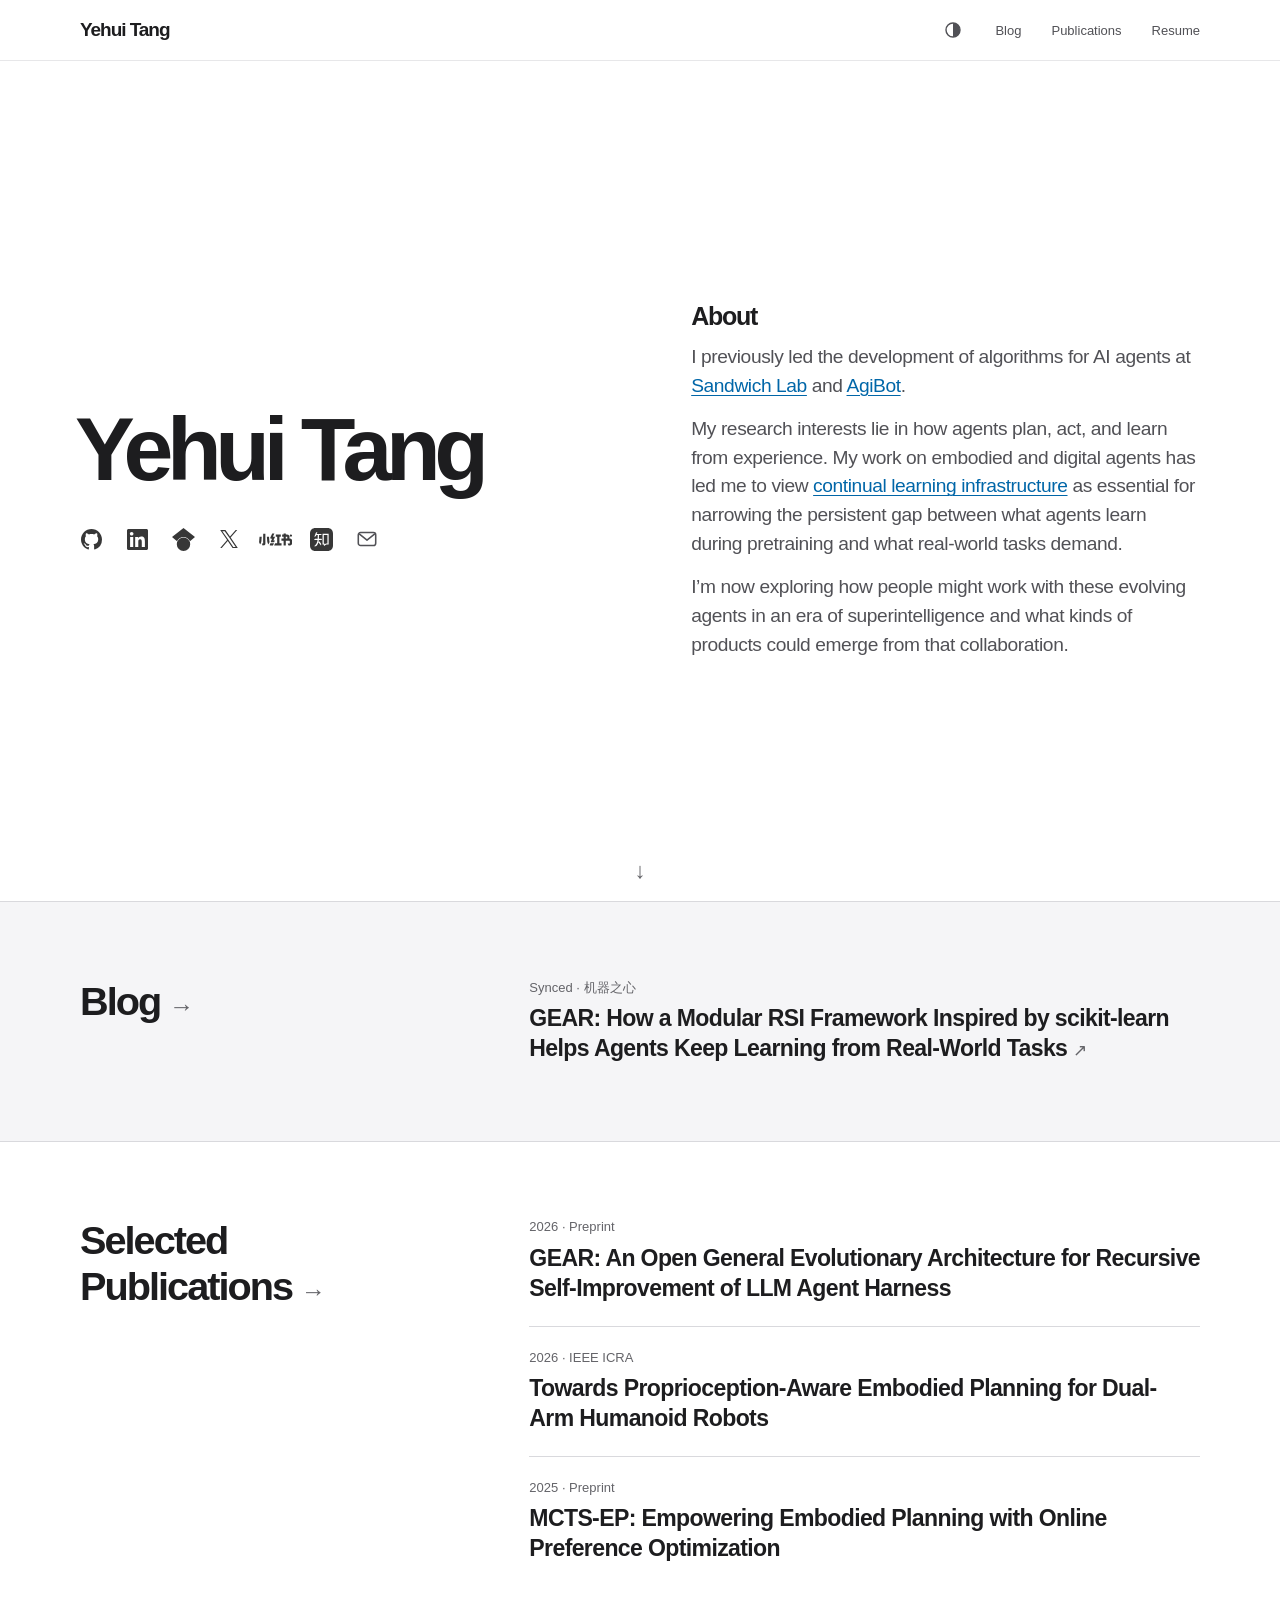
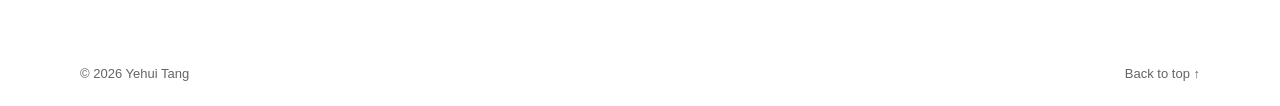
==== commit 224d9607: "Reveal email contact on visitor interaction" ====
--- a/docs/index.html
+++ b/docs/index.html
@@ -7,11 +7,12 @@
   <meta name="theme-color" content="#ffffff">
   <title>Yehui Tang</title>
   <meta name="description" content="Yehui Tang’s research, publications and writing on AI agents and recursive self-improvement.">
-  <link rel="canonical" href="https://yehuitang0316.github.io/">
-  <link rel="icon" href="assets/initials.svg" type="image/svg+xml">
+  <link rel="canonical" href="https://yehui-tang.github.io/">
+  <link rel="icon" href="assets/open-spiral.svg" type="image/svg+xml" sizes="any">
   <script src="assets/theme.js"></script>
   <link rel="stylesheet" href="assets/site.css">
   <script src="assets/nav.js" defer></script>
+  <script src="assets/contact.js" defer></script>
 </head>
 <body id="top">
   <a class="skip" href="#main">Skip to content</a>
@@ -36,8 +37,8 @@
     <div class="intro wrap">
       <section class="profile" aria-labelledby="name">
         <h1 id="name">Yehui Tang</h1>
-        <div class="profile-links" role="group" aria-label="Personal profiles">
-          <a class="profile-icon" href="https://github.com/YehuiTang0316" aria-label="GitHub" title="GitHub">
+        <div class="profile-links" role="group" aria-label="Personal profiles and contact">
+          <a class="profile-icon" href="https://github.com/yehui-tang" aria-label="GitHub" title="GitHub">
             <img src="assets/github.svg" width="21" height="21" alt="">
           </a>
           <a class="profile-icon" href="https://www.linkedin.com/in/yehui-tang" aria-label="LinkedIn" title="LinkedIn">
@@ -55,7 +56,14 @@
           <a class="profile-icon" href="https://www.zhihu.com/people/tang-ye-hui-43" aria-label="Zhihu" title="知乎">
             <img src="assets/zhihu.svg" width="23" height="23" alt="">
           </a>
+          <button class="profile-icon" id="email-toggle" type="button" aria-label="Email address" title="Email address" aria-expanded="false" aria-controls="email-contact" hidden>
+            <svg viewBox="0 0 24 24" width="22" height="22" fill="none" stroke="currentColor" stroke-width="1.7" stroke-linejoin="round" aria-hidden="true">
+              <rect x="2.5" y="5" width="19" height="14" rx="2.5"/>
+              <path d="m3.5 6.5 8.5 6.7 8.5-6.7"/>
+            </svg>
+          </button>
         </div>
+        <a id="email-contact" class="text-link" hidden></a>
       </section>
 
       <section class="about" aria-labelledby="about-title">
--- a/docs/assets/site.css
+++ b/docs/assets/site.css
@@ -52,6 +52,8 @@
 .about .bio + .bio { margin-top: .75em; }
 .profile-links { display: flex; align-items: center; flex-wrap: wrap; gap: 2px; margin: 20px 0 0 -11px; }
 .profile-icon { display: inline-grid; width: 44px; height: 44px; place-items: center; border-radius: 50%; }
+button.profile-icon { padding: 0; border: 0; color: var(--secondary); background: none; cursor: pointer; }
+#email-contact { margin-top: 8px; }
 .profile-icon img { display: block; opacity: .78; }
 .profile-icon:is(:hover, :focus-visible) { background: var(--hover); }
 .profile-icon:is(:hover, :focus-visible) img { opacity: 1; }
